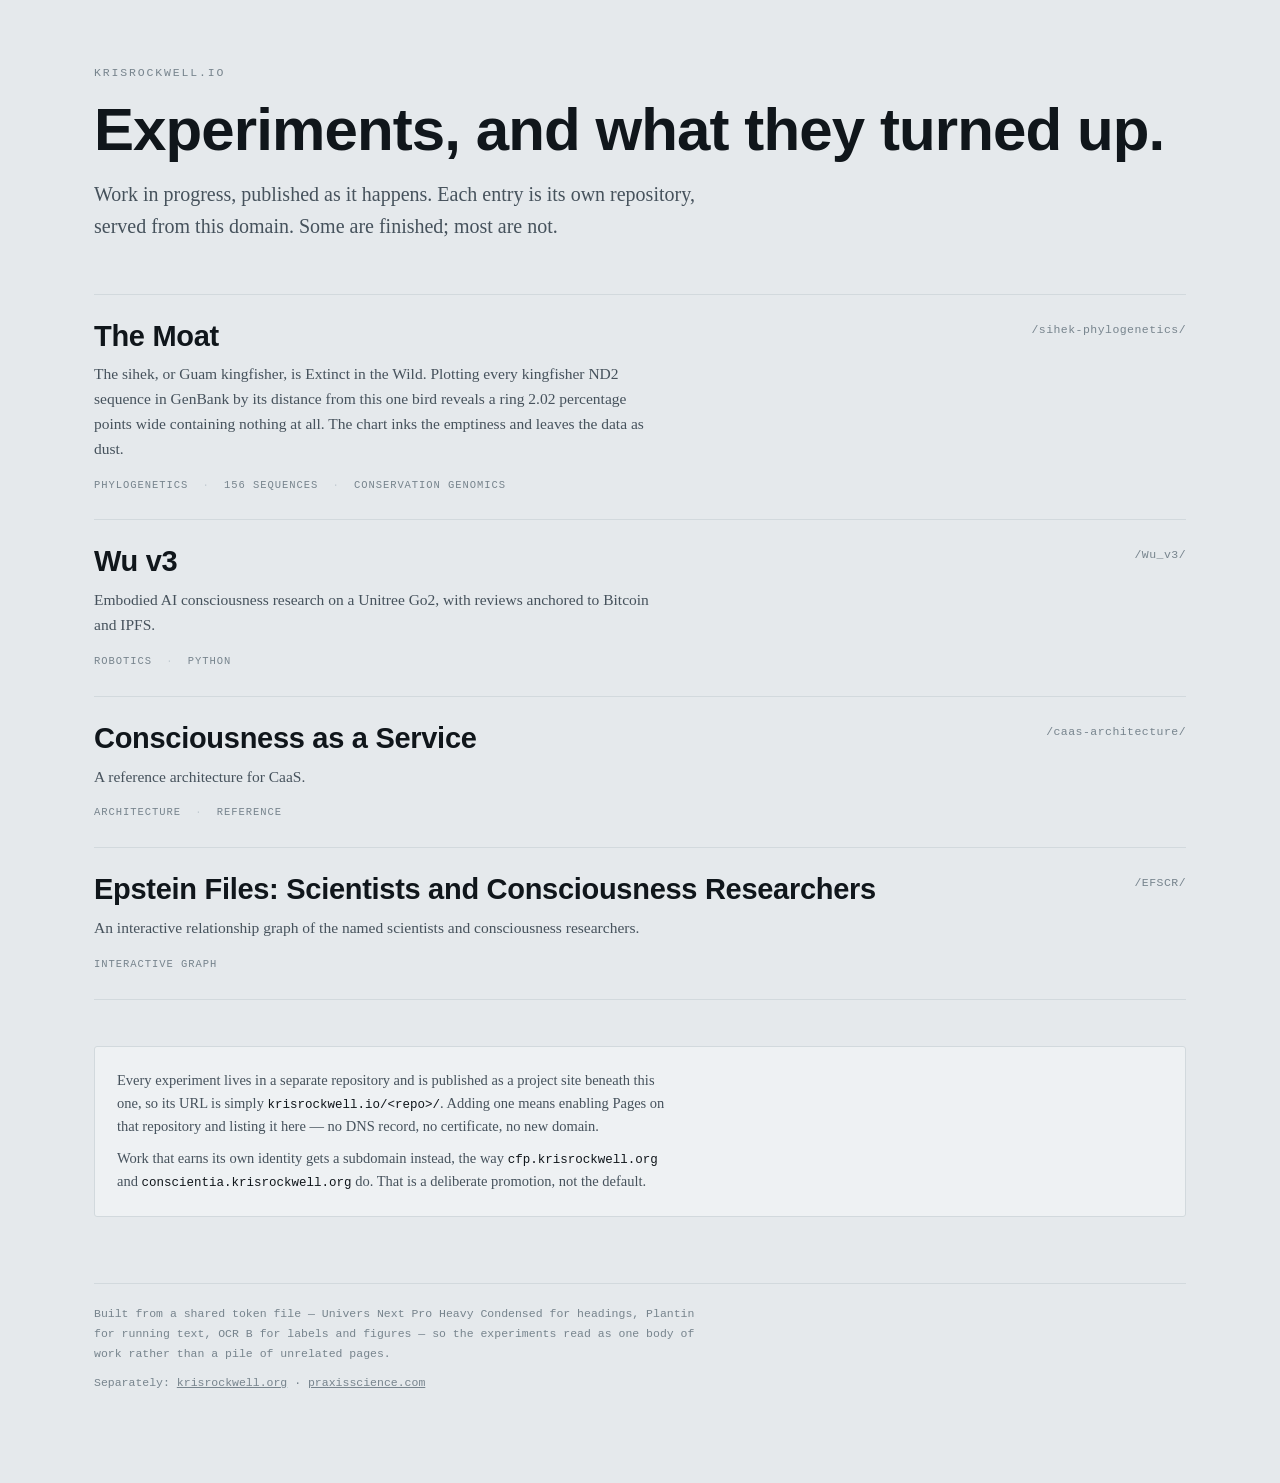
==== index.html @ 3e3d8434 "krisrockwell.io: experiments hub User site for hybridkris, holding the CNAME for krisrockwell.io. Wi" ====
<!doctype html>
<html lang="en">
<head>
<meta charset="utf-8">
<meta name="viewport" content="width=device-width, initial-scale=1">
<title>krisrockwell.io &mdash; experiments</title>
<meta name="description" content="Experiments and work in progress by Kris Rockwell.">
<style>
/* Shared design tokens for the sihek project pages.
   Inlined at build time into both index.html and figures/moat.html so the
   two pages cannot drift, and each stays self-contained (artifact CSP
   blocks external stylesheets). */

:root {
    color-scheme: light;
    --ground:      #eef1f3;
    --plane:       #e5e9ec;
    --ink:         #10161b;
    --ink-2:       #46525c;
    --ink-3:       #77848d;
    --hair:        #d2d9dd;
    --ring:        #c3ccd2;
    --void:        rgba(16, 22, 27, 0.055);
    --void-edge:   rgba(16, 22, 27, 0.16);
    --moat:        rgba(166, 61, 2, 0.05);
    --moat-edge:   rgba(166, 61, 2, 0.5);
    --halcyon:     #5e82da;
    --alcedo:      #0a8d83;
    --ceryle:      #7c3b77;
    --outgroup:    #6f7378;
    --sihek:       #a63d02;
    --chip:        rgba(238, 241, 243, 0.9);

    /* Headings -- Univers Next Pro (Monotype, commercial). Fallbacks follow the
       neo-grotesque line: earlier Univers releases, then Helvetica Neue. */
    --display: "Univers Next Pro", "Univers LT Pro", "Univers LT Std",
               Univers, "Helvetica Neue", Helvetica, Arial, sans-serif;

    /* Headings take the Heavy Condensed cut. Named explicitly first, in the
       variants Monotype ships it under, so a single-style install is found;
       the font-weight/font-stretch pair below picks the same cut when the full
       family is installed instead. Falls through to --display. */
    --display-heavy: "Univers Next Pro Heavy Cond", "UniversNextPro-HeavyCond",
                     "Univers Next Pro Heavy Condensed", "Univers Next Pro Cond",
                     "Univers LT Pro 67 Bold Condensed", "HelveticaNeue-CondensedBlack",
                     var(--display);

    /* Body -- Plantin (Monotype, commercial). Times was drawn with Plantin as its
       model, so the Times line is a principled fallback rather than a lazy one;
       PT Serif is listed first because its large x-height, modest contrast and
       sturdy wedge serifs are closer to Plantin's colour on screen. */
    --body: Plantin, "Plantin MT Pro", "Plantin MT Std", "Plantin Std",
            "PT Serif", "Times New Roman", Times, serif;

    /* Labels, numbers, code -- OCR B (Monotype, commercial). Nothing on a stock
       system resembles it, so the fallback is simply the best available mono. */
    --util: "OCR B", "OCR-B", "OCRB", "OCR B Std", "OCRB Medium",
            ui-monospace, "SF Mono", SFMono-Regular, Menlo, Consolas, monospace;
  }
  @media (prefers-color-scheme: dark) {
    :root:where(:not([data-theme="light"])) {
      color-scheme: dark;
      --ground:    #0b1014;  --plane:     #070b0e;
      --ink:       #eef3f6;  --ink-2:     #9dabb4;  --ink-3: #6d7a83;
      --hair:      #1e262c;  --ring:      #2a343b;
      --void:      rgba(238, 243, 246, 0.05);
      --void-edge: rgba(238, 243, 246, 0.15);
      --moat:      rgba(214, 96, 30, 0.07);
      --moat-edge: rgba(214, 96, 30, 0.62);
      --halcyon:   #5b7ed7;  --alcedo:    #32a398;
      --ceryle:    #92508c;  --outgroup:  #8b9096;  --sihek: #b44200;
      --chip:      rgba(11, 16, 20, 0.9);
    }
  }
  :root[data-theme="dark"] {
    color-scheme: dark;
    --ground:    #0b1014;  --plane:     #070b0e;
    --ink:       #eef3f6;  --ink-2:     #9dabb4;  --ink-3: #6d7a83;
    --hair:      #1e262c;  --ring:      #2a343b;
    --void:      rgba(238, 243, 246, 0.05);
    --void-edge: rgba(238, 243, 246, 0.15);
    --moat:      rgba(214, 96, 30, 0.07);
    --moat-edge: rgba(214, 96, 30, 0.62);
    --halcyon:   #5b7ed7;  --alcedo:    #32a398;
    --ceryle:    #92508c;  --outgroup:  #8b9096;  --sihek: #b44200;
    --chip:      rgba(11, 16, 20, 0.9);
  }

  * { box-sizing: border-box; }
  body {
    margin: 0; background: var(--plane); color: var(--ink);
    font-family: var(--body); font-size: 17px; line-height: 1.6;
    -webkit-font-smoothing: antialiased;
  }
  .wrap { max-width: 1180px; margin: 0 auto; padding: clamp(26px, 5vw, 68px) clamp(18px, 4vw, 44px) 90px; }

  header { display: flex; flex-direction: column; gap: 17px; margin-bottom: clamp(28px, 5vw, 52px); }
  .eyebrow {
    font-family: var(--util); font-size: 11.5px; letter-spacing: 0.16em;
    text-transform: uppercase; color: var(--ink-3); margin: 0;
  }
  h1 {
    font-family: var(--display-heavy); font-weight: 800; font-stretch: condensed;
    font-size: clamp(33px, 5.6vw, 60px); line-height: 1.02;
    letter-spacing: -0.015em; margin: 0; text-wrap: balance;
  }
  h1 em { font-style: italic; color: var(--sihek); }
  .standfirst { max-width: 62ch; margin: 0; font-size: clamp(17px, 2vw, 20px); color: var(--ink-2); }

  .stats {
    display: grid; grid-template-columns: repeat(auto-fit, minmax(140px, 1fr));
    gap: 1px; background: var(--hair); border: 1px solid var(--hair); margin: 24px 0 0;
  }
  .stat { background: var(--ground); padding: 15px 16px; }
  .stat .v { font-family: var(--display); font-size: 27px; font-weight: 500; letter-spacing: -0.015em; line-height: 1.1; }
  .stat .v .u { font-size: 14px; color: var(--ink-3); font-weight: 400; }
  .stat .k {
    font-family: var(--util); font-size: 10.5px; letter-spacing: 0.09em;
    text-transform: uppercase; color: var(--ink-3); margin-top: 6px;
  }

  .grid2 {
    display: grid; grid-template-columns: repeat(auto-fit, minmax(270px, 1fr));
    gap: clamp(20px, 3vw, 40px); margin-top: clamp(36px, 5vw, 58px);
  }
  h2 {
    font-family: var(--util); font-size: 11.5px; font-weight: 500; letter-spacing: 0.16em;
    text-transform: uppercase; color: var(--ink-3); margin: 0 0 12px;
    padding-bottom: 9px; border-bottom: 1px solid var(--hair);
  }
  section p { margin: 0 0 13px; font-size: 15.5px; color: var(--ink-2); }
  section p:last-child { margin-bottom: 0; }
  em.tx { font-style: italic; }
  strong { font-weight: 600; color: var(--ink); }

  footer { margin-top: clamp(38px, 6vw, 66px); padding-top: 20px; border-top: 1px solid var(--hair); }
  footer p {
    font-family: var(--util); font-size: 11.5px; line-height: 1.75;
    color: var(--ink-3); margin: 0 0 9px; max-width: 90ch;
  }
  footer p:last-child { margin-bottom: 0; }
  .sr-only { position: absolute; width: 1px; height: 1px; overflow: hidden; clip: rect(0 0 0 0); }

  @media (prefers-reduced-motion: reduce) { * { transition: none !important; } }


  /* ---- hub-only layout, built on the shared tokens above ------------------ */
  a { color: inherit; }

  .entries { border-top: 1px solid var(--hair); margin-top: clamp(28px, 4vw, 44px); }
  .entry {
    display: block; text-decoration: none; padding: clamp(18px, 2.6vw, 26px) 0;
    border-bottom: 1px solid var(--hair);
    display: grid; grid-template-columns: 1fr auto; gap: 6px clamp(20px, 4vw, 48px);
    align-items: baseline; transition: background .15s;
  }
  .entry:hover, .entry:focus-visible {
    background: var(--ground); outline: none;
    box-shadow: -14px 0 0 var(--ground), 14px 0 0 var(--ground);
  }
  .entry h2 {
    font-family: var(--display-heavy); font-weight: 800; font-stretch: condensed;
    font-size: clamp(21px, 2.8vw, 29px); line-height: 1.1; letter-spacing: -0.01em;
    text-transform: none; color: var(--ink); margin: 0; padding: 0; border: 0;
    grid-column: 1; align-self: center;
  }
  .entry:hover h2 { color: var(--sihek); }
  .entry .path {
    grid-column: 2; grid-row: 1; font-family: var(--util); font-size: 11.5px;
    color: var(--ink-3); letter-spacing: 0.04em; white-space: nowrap;
  }
  .entry p {
    grid-column: 1 / -1; margin: 4px 0 0; font-size: 15.5px;
    color: var(--ink-2); max-width: 74ch;
  }
  .entry .meta {
    grid-column: 1 / -1; margin-top: 9px; font-family: var(--util);
    font-size: 10.5px; letter-spacing: 0.09em; text-transform: uppercase;
    color: var(--ink-3);
  }
  .entry .meta .dot { color: var(--ring); margin: 0 7px; }

  .note {
    margin-top: clamp(30px, 4vw, 46px); padding: clamp(16px, 2.4vw, 22px);
    background: var(--ground); border: 1px solid var(--hair); border-radius: 3px;
  }
  .note p { margin: 0; font-size: 14.5px; color: var(--ink-2); max-width: 76ch; }
  .note p + p { margin-top: 9px; }
  code { font-family: var(--util); font-size: 12.5px; color: var(--ink); }
</style>
</head>
<body>
<div class="wrap">
  <header>
    <p class="eyebrow">krisrockwell.io</p>
    <h1>Experiments, and what they turned up.</h1>
    <p class="standfirst">
      Work in progress, published as it happens. Each entry is its own repository,
      served from this domain. Some are finished; most are not.
    </p>
  </header>

  <div class="entries"><a class="entry" href="/sihek-phylogenetics/"><h2>The Moat</h2><span class="path">/sihek-phylogenetics/</span><p>The sihek, or Guam kingfisher, is Extinct in the Wild. Plotting every kingfisher ND2 sequence in GenBank by its distance from this one bird reveals a ring 2.02 percentage points wide containing nothing at all. The chart inks the emptiness and leaves the data as dust.</p><span class="meta">Phylogenetics <span class="dot">&middot;</span> 156 sequences <span class="dot">&middot;</span> Conservation genomics</span></a>
<a class="entry" href="/Wu_v3/"><h2>Wu v3</h2><span class="path">/Wu_v3/</span><p>Embodied AI consciousness research on a Unitree Go2, with reviews anchored to Bitcoin and IPFS.</p><span class="meta">Robotics <span class="dot">&middot;</span> Python</span></a>
<a class="entry" href="/caas-architecture/"><h2>Consciousness as a Service</h2><span class="path">/caas-architecture/</span><p>A reference architecture for CaaS.</p><span class="meta">Architecture <span class="dot">&middot;</span> Reference</span></a>
<a class="entry" href="/EFSCR/"><h2>Epstein Files: Scientists and Consciousness Researchers</h2><span class="path">/EFSCR/</span><p>An interactive relationship graph of the named scientists and consciousness researchers.</p><span class="meta">Interactive graph</span></a></div>

  <div class="note">
    <p>
      Every experiment lives in a separate repository and is published as a project
      site beneath this one, so its URL is simply <code>krisrockwell.io/&lt;repo&gt;/</code>.
      Adding one means enabling Pages on that repository and listing it here &mdash;
      no DNS record, no certificate, no new domain.
    </p>
    <p>
      Work that earns its own identity gets a subdomain instead, the way
      <code>cfp.krisrockwell.org</code> and <code>conscientia.krisrockwell.org</code> do.
      That is a deliberate promotion, not the default.
    </p>
  </div>

  <footer>
    <p>
      Built from a shared token file &mdash; Univers Next Pro Heavy Condensed for
      headings, Plantin for running text, OCR B for labels and figures &mdash; so the
      experiments read as one body of work rather than a pile of unrelated pages.
    </p>
    <p>
      Separately: <a href="https://krisrockwell.org/">krisrockwell.org</a> &middot;
      <a href="https://www.praxisscience.com/">praxisscience.com</a>
    </p>
  </footer>
</div>
</body>
</html>
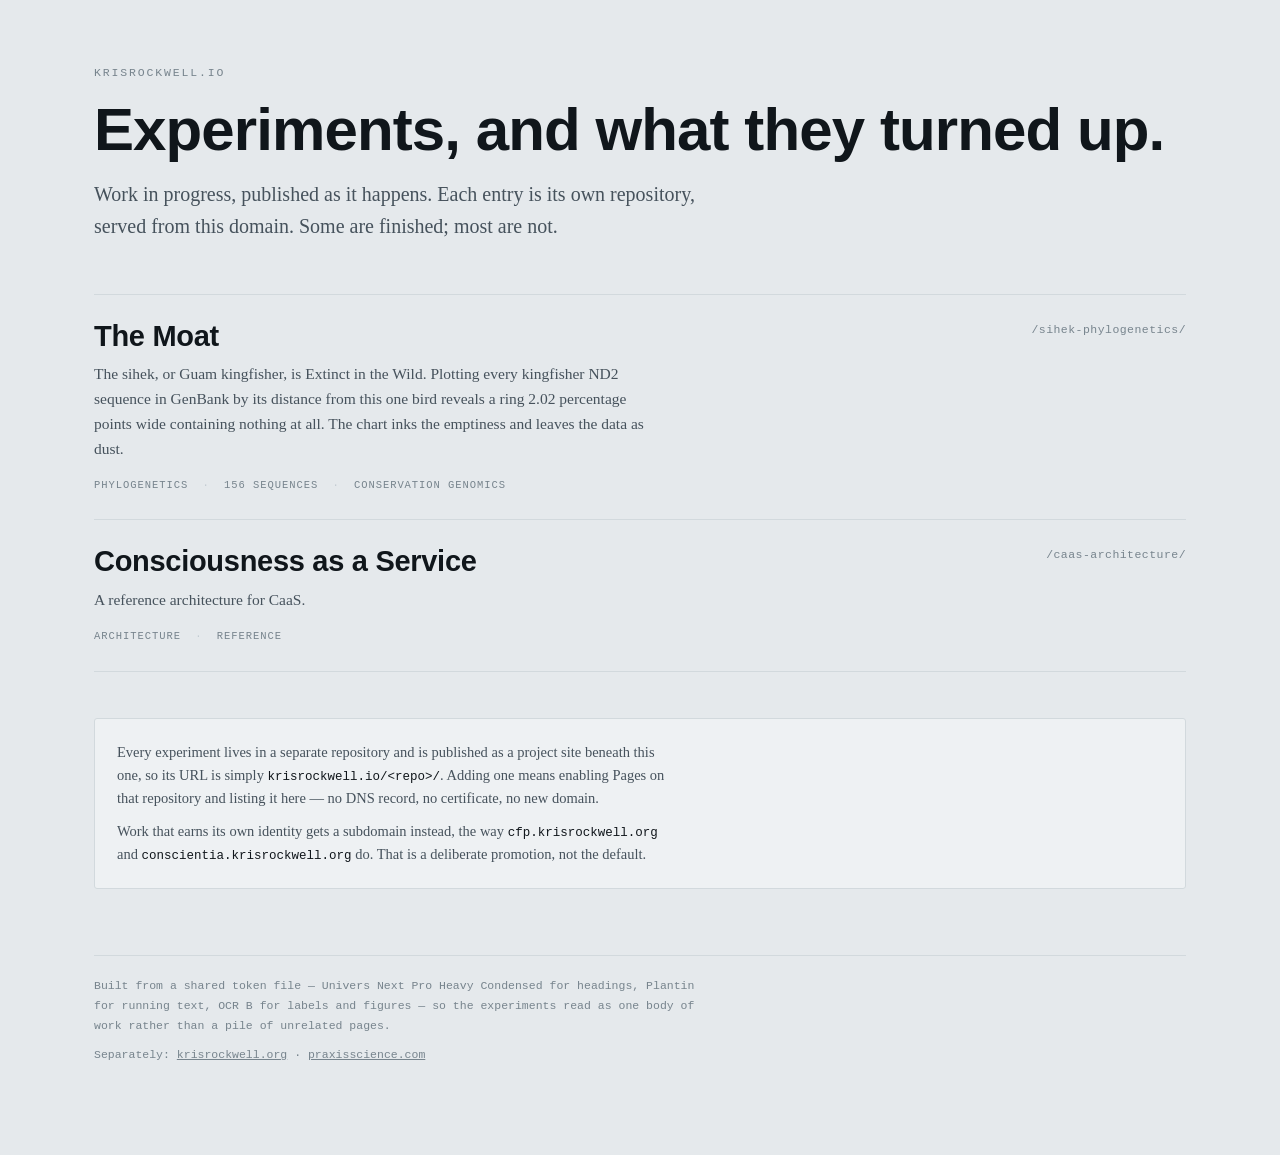
==== commit 5834cfe0: "Remove EFSCR and Wu v3 from the hub listing Both repos still have Pages enabled, so they remain reac" ====
--- a/index.html
+++ b/index.html
@@ -201,9 +201,7 @@
   </header>
 
   <div class="entries"><a class="entry" href="/sihek-phylogenetics/"><h2>The Moat</h2><span class="path">/sihek-phylogenetics/</span><p>The sihek, or Guam kingfisher, is Extinct in the Wild. Plotting every kingfisher ND2 sequence in GenBank by its distance from this one bird reveals a ring 2.02 percentage points wide containing nothing at all. The chart inks the emptiness and leaves the data as dust.</p><span class="meta">Phylogenetics <span class="dot">&middot;</span> 156 sequences <span class="dot">&middot;</span> Conservation genomics</span></a>
-<a class="entry" href="/Wu_v3/"><h2>Wu v3</h2><span class="path">/Wu_v3/</span><p>Embodied AI consciousness research on a Unitree Go2, with reviews anchored to Bitcoin and IPFS.</p><span class="meta">Robotics <span class="dot">&middot;</span> Python</span></a>
-<a class="entry" href="/caas-architecture/"><h2>Consciousness as a Service</h2><span class="path">/caas-architecture/</span><p>A reference architecture for CaaS.</p><span class="meta">Architecture <span class="dot">&middot;</span> Reference</span></a>
-<a class="entry" href="/EFSCR/"><h2>Epstein Files: Scientists and Consciousness Researchers</h2><span class="path">/EFSCR/</span><p>An interactive relationship graph of the named scientists and consciousness researchers.</p><span class="meta">Interactive graph</span></a></div>
+<a class="entry" href="/caas-architecture/"><h2>Consciousness as a Service</h2><span class="path">/caas-architecture/</span><p>A reference architecture for CaaS.</p><span class="meta">Architecture <span class="dot">&middot;</span> Reference</span></a></div>
 
   <div class="note">
     <p>
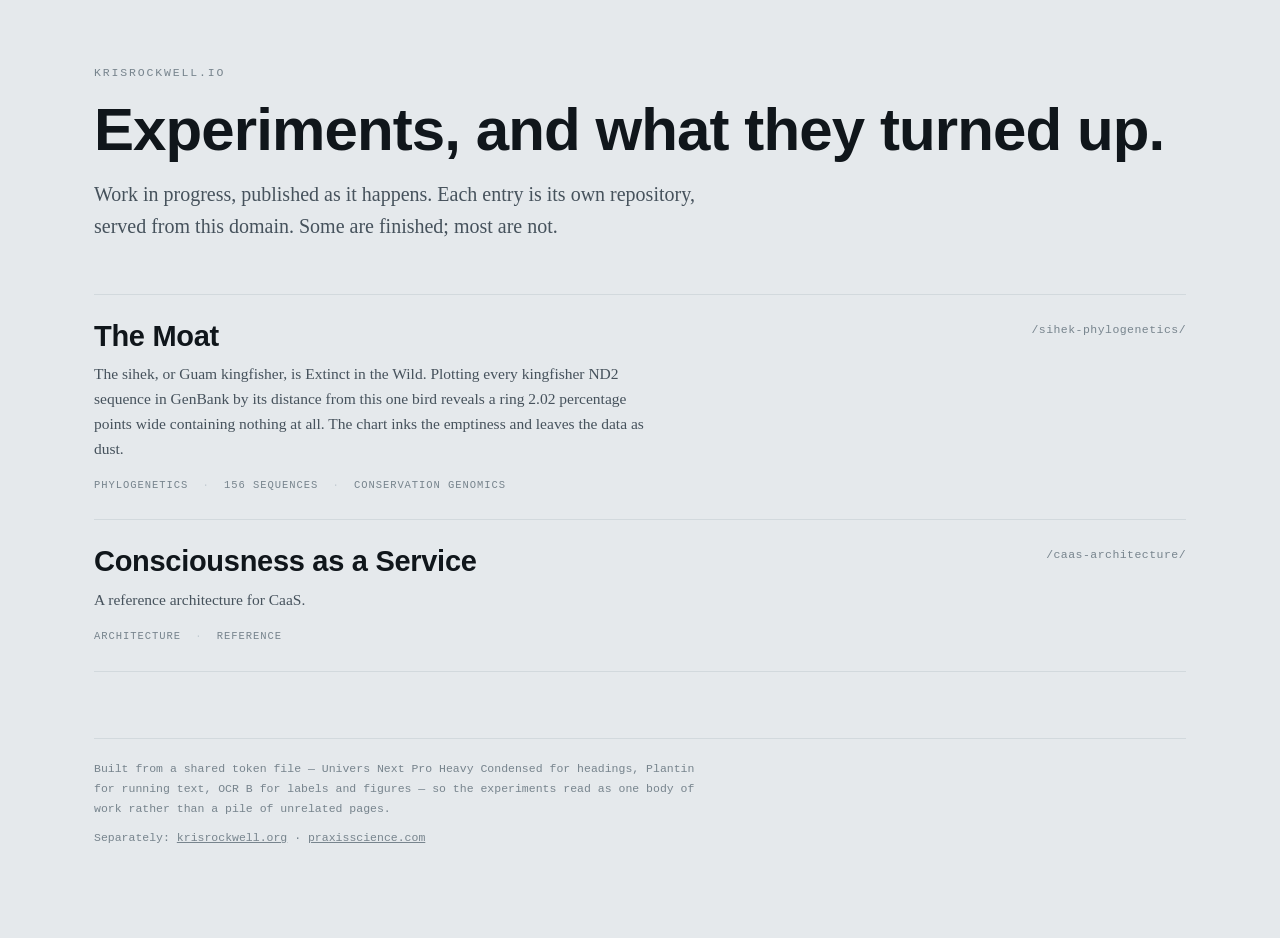
==== commit c60b50be: "Remove the how-it-works note from the hub The two paragraphs explaining project-site URLs and subdom" ====
--- a/index.html
+++ b/index.html
@@ -180,12 +180,6 @@
   }
   .entry .meta .dot { color: var(--ring); margin: 0 7px; }
 
-  .note {
-    margin-top: clamp(30px, 4vw, 46px); padding: clamp(16px, 2.4vw, 22px);
-    background: var(--ground); border: 1px solid var(--hair); border-radius: 3px;
-  }
-  .note p { margin: 0; font-size: 14.5px; color: var(--ink-2); max-width: 76ch; }
-  .note p + p { margin-top: 9px; }
   code { font-family: var(--util); font-size: 12.5px; color: var(--ink); }
 </style>
 </head>
@@ -203,19 +197,6 @@
   <div class="entries"><a class="entry" href="/sihek-phylogenetics/"><h2>The Moat</h2><span class="path">/sihek-phylogenetics/</span><p>The sihek, or Guam kingfisher, is Extinct in the Wild. Plotting every kingfisher ND2 sequence in GenBank by its distance from this one bird reveals a ring 2.02 percentage points wide containing nothing at all. The chart inks the emptiness and leaves the data as dust.</p><span class="meta">Phylogenetics <span class="dot">&middot;</span> 156 sequences <span class="dot">&middot;</span> Conservation genomics</span></a>
 <a class="entry" href="/caas-architecture/"><h2>Consciousness as a Service</h2><span class="path">/caas-architecture/</span><p>A reference architecture for CaaS.</p><span class="meta">Architecture <span class="dot">&middot;</span> Reference</span></a></div>
 
-  <div class="note">
-    <p>
-      Every experiment lives in a separate repository and is published as a project
-      site beneath this one, so its URL is simply <code>krisrockwell.io/&lt;repo&gt;/</code>.
-      Adding one means enabling Pages on that repository and listing it here &mdash;
-      no DNS record, no certificate, no new domain.
-    </p>
-    <p>
-      Work that earns its own identity gets a subdomain instead, the way
-      <code>cfp.krisrockwell.org</code> and <code>conscientia.krisrockwell.org</code> do.
-      That is a deliberate promotion, not the default.
-    </p>
-  </div>
 
   <footer>
     <p>
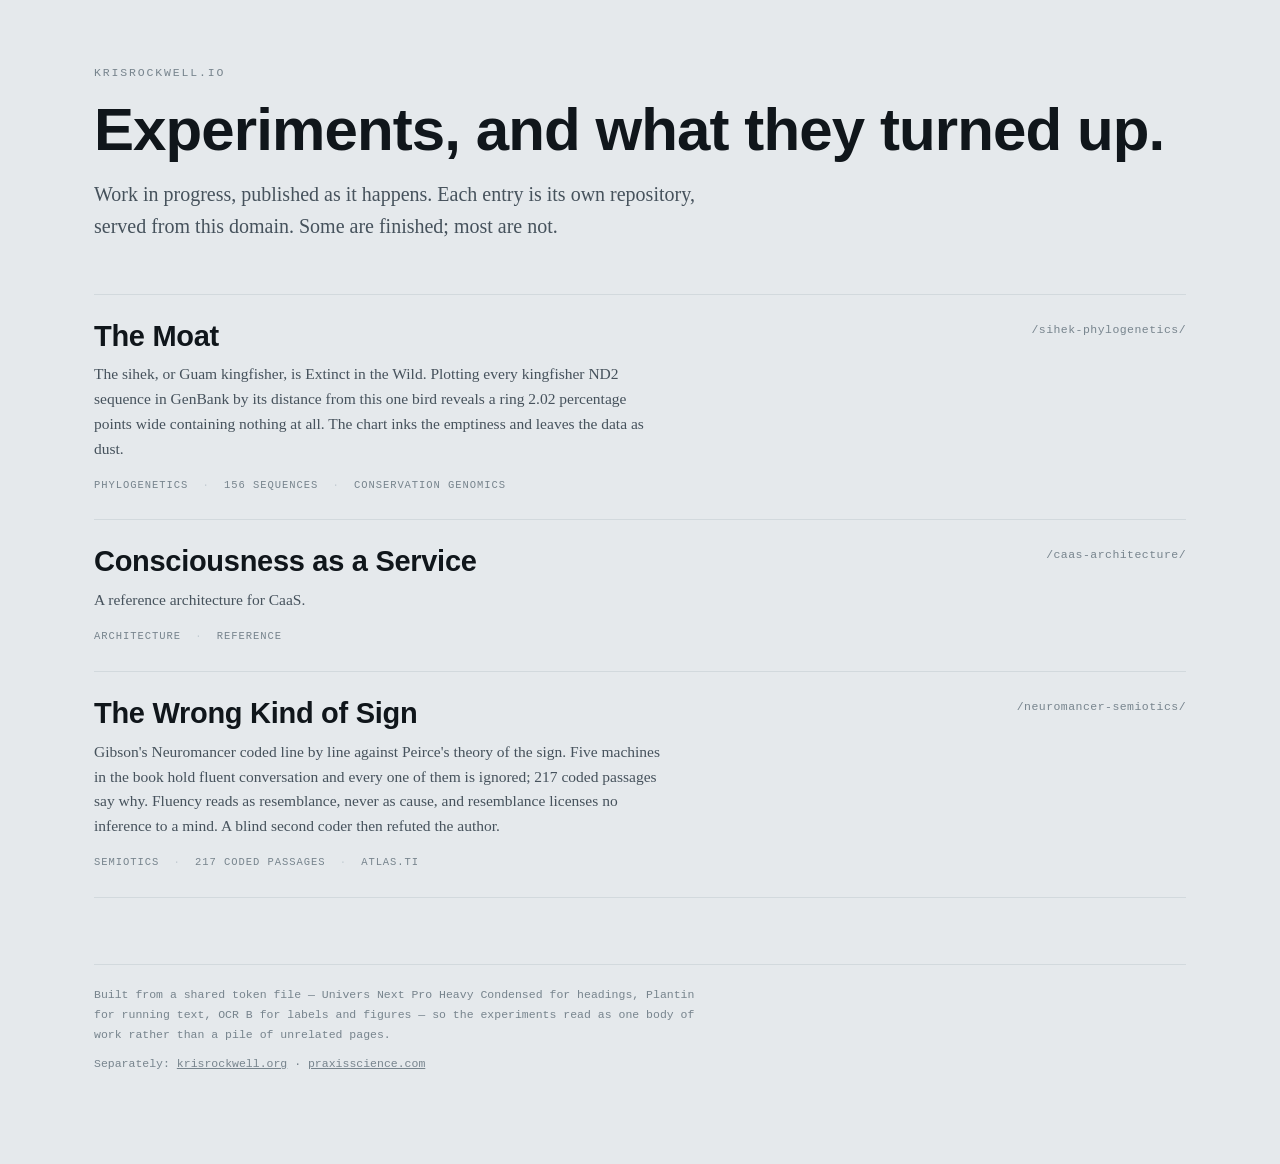
==== commit 5bb51798: "Add neuromancer-semiotics entry to the hub The Wrong Kind of Sign — Neuromancer coded against Peirce" ====
--- a/index.html
+++ b/index.html
@@ -195,7 +195,8 @@
   </header>
 
   <div class="entries"><a class="entry" href="/sihek-phylogenetics/"><h2>The Moat</h2><span class="path">/sihek-phylogenetics/</span><p>The sihek, or Guam kingfisher, is Extinct in the Wild. Plotting every kingfisher ND2 sequence in GenBank by its distance from this one bird reveals a ring 2.02 percentage points wide containing nothing at all. The chart inks the emptiness and leaves the data as dust.</p><span class="meta">Phylogenetics <span class="dot">&middot;</span> 156 sequences <span class="dot">&middot;</span> Conservation genomics</span></a>
-<a class="entry" href="/caas-architecture/"><h2>Consciousness as a Service</h2><span class="path">/caas-architecture/</span><p>A reference architecture for CaaS.</p><span class="meta">Architecture <span class="dot">&middot;</span> Reference</span></a></div>
+<a class="entry" href="/caas-architecture/"><h2>Consciousness as a Service</h2><span class="path">/caas-architecture/</span><p>A reference architecture for CaaS.</p><span class="meta">Architecture <span class="dot">&middot;</span> Reference</span></a>
+<a class="entry" href="/neuromancer-semiotics/"><h2>The Wrong Kind of Sign</h2><span class="path">/neuromancer-semiotics/</span><p>Gibson&#x27;s Neuromancer coded line by line against Peirce&#x27;s theory of the sign. Five machines in the book hold fluent conversation and every one of them is ignored; 217 coded passages say why. Fluency reads as resemblance, never as cause, and resemblance licenses no inference to a mind. A blind second coder then refuted the author.</p><span class="meta">Semiotics <span class="dot">&middot;</span> 217 coded passages <span class="dot">&middot;</span> ATLAS.ti</span></a></div>
 
 
   <footer>
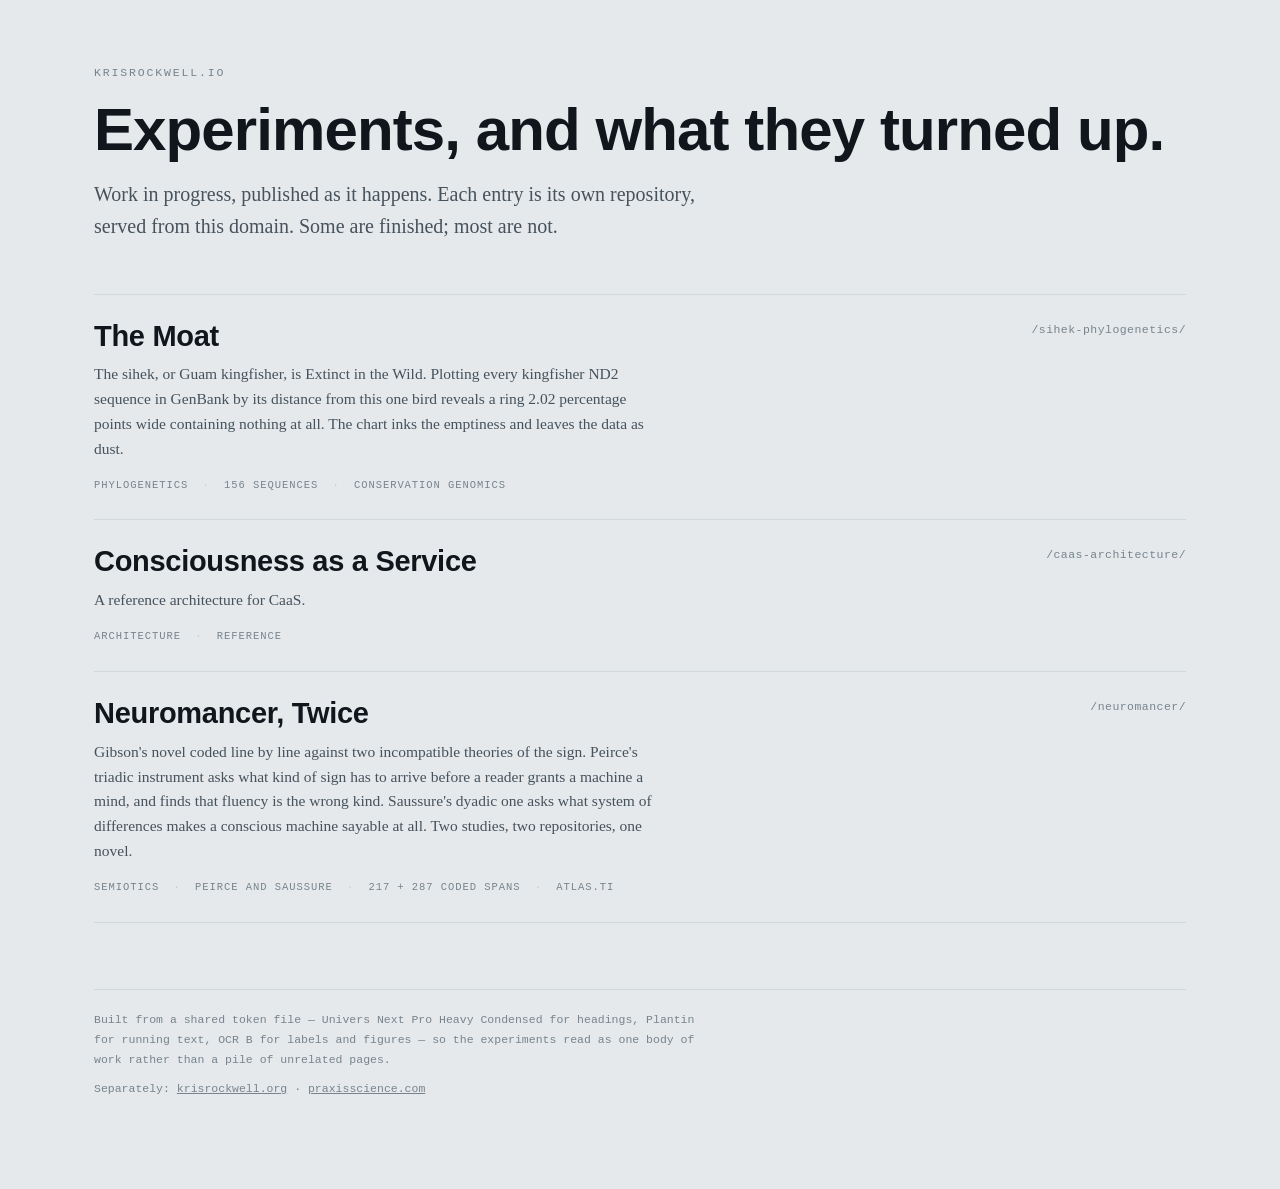
==== commit 11d57b2d: "Replace the Peirce entry with the Neuromancer section The hub now points at /neuromancer/, which off" ====
--- a/index.html
+++ b/index.html
@@ -196,7 +196,7 @@
 
   <div class="entries"><a class="entry" href="/sihek-phylogenetics/"><h2>The Moat</h2><span class="path">/sihek-phylogenetics/</span><p>The sihek, or Guam kingfisher, is Extinct in the Wild. Plotting every kingfisher ND2 sequence in GenBank by its distance from this one bird reveals a ring 2.02 percentage points wide containing nothing at all. The chart inks the emptiness and leaves the data as dust.</p><span class="meta">Phylogenetics <span class="dot">&middot;</span> 156 sequences <span class="dot">&middot;</span> Conservation genomics</span></a>
 <a class="entry" href="/caas-architecture/"><h2>Consciousness as a Service</h2><span class="path">/caas-architecture/</span><p>A reference architecture for CaaS.</p><span class="meta">Architecture <span class="dot">&middot;</span> Reference</span></a>
-<a class="entry" href="/neuromancer-semiotics/"><h2>The Wrong Kind of Sign</h2><span class="path">/neuromancer-semiotics/</span><p>Gibson&#x27;s Neuromancer coded line by line against Peirce&#x27;s theory of the sign. Five machines in the book hold fluent conversation and every one of them is ignored; 217 coded passages say why. Fluency reads as resemblance, never as cause, and resemblance licenses no inference to a mind. A blind second coder then refuted the author.</p><span class="meta">Semiotics <span class="dot">&middot;</span> 217 coded passages <span class="dot">&middot;</span> ATLAS.ti</span></a></div>
+<a class="entry" href="/neuromancer/"><h2>Neuromancer, Twice</h2><span class="path">/neuromancer/</span><p>Gibson&#x27;s novel coded line by line against two incompatible theories of the sign. Peirce&#x27;s triadic instrument asks what kind of sign has to arrive before a reader grants a machine a mind, and finds that fluency is the wrong kind. Saussure&#x27;s dyadic one asks what system of differences makes a conscious machine sayable at all. Two studies, two repositories, one novel.</p><span class="meta">Semiotics <span class="dot">&middot;</span> Peirce and Saussure <span class="dot">&middot;</span> 217 + 287 coded spans <span class="dot">&middot;</span> ATLAS.ti</span></a></div>
 
 
   <footer>
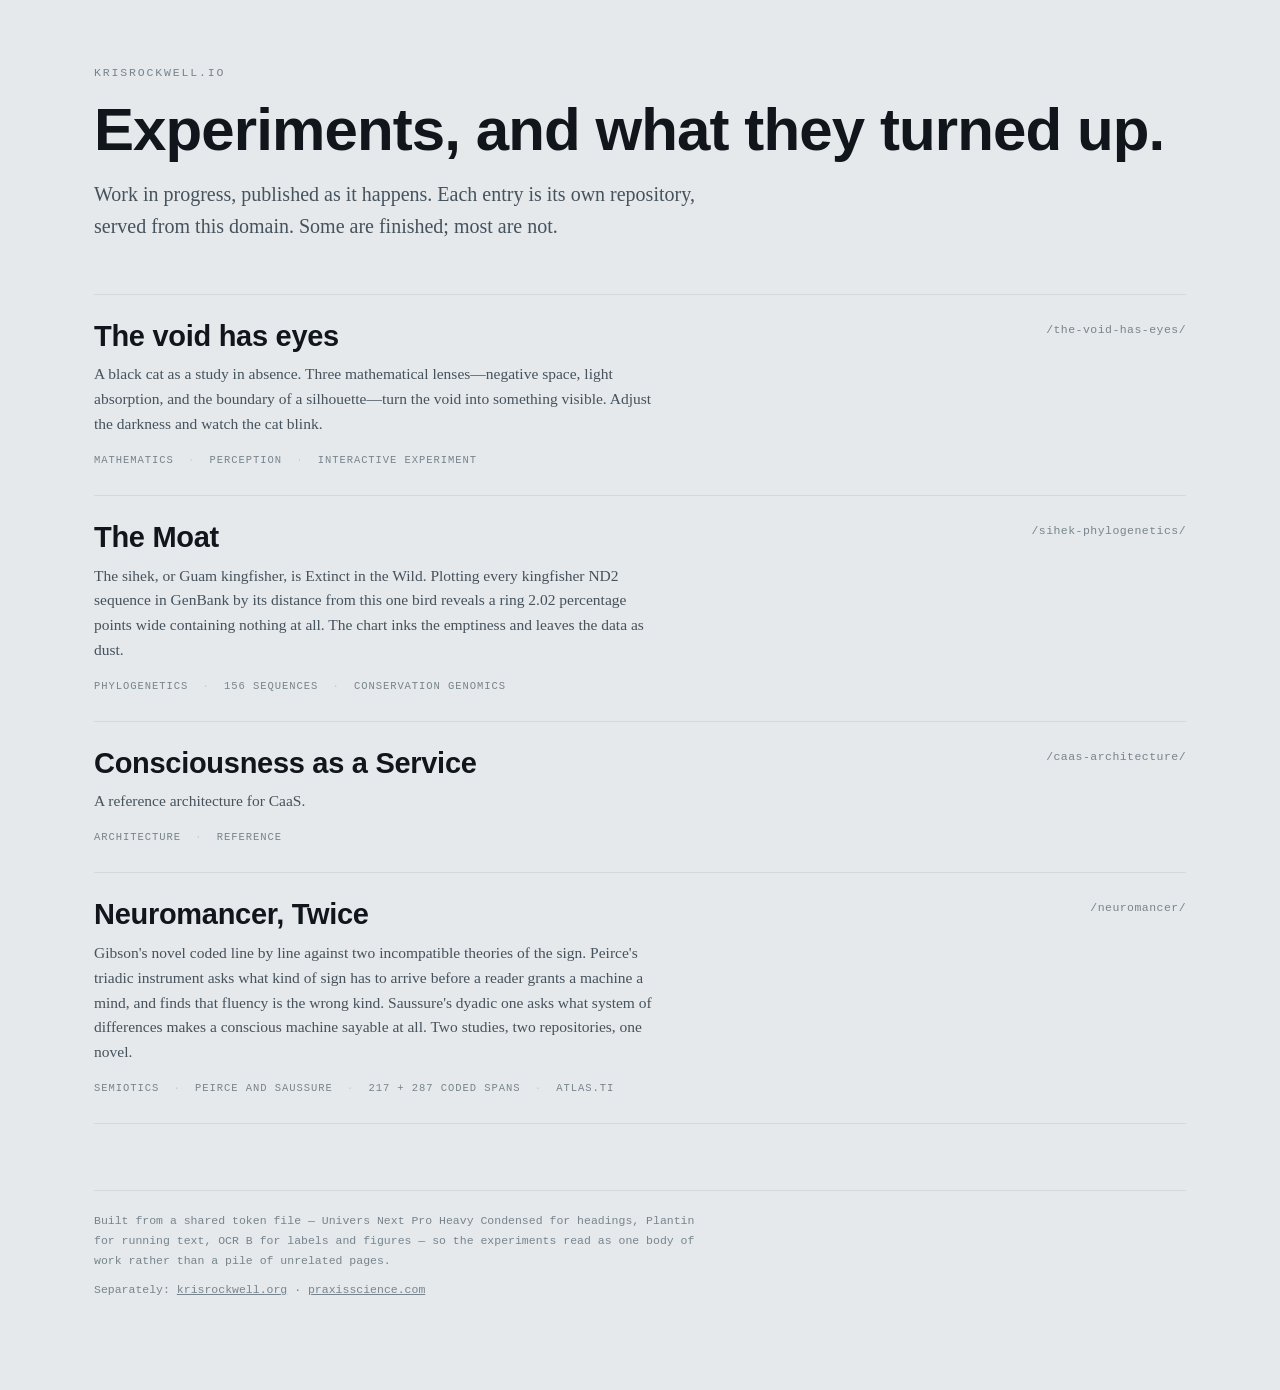
==== commit bbb78415: "Add The void has eyes to experiments hub" ====
--- a/index.html
+++ b/index.html
@@ -182,6 +182,15 @@
 
   code { font-family: var(--util); font-size: 12.5px; color: var(--ink); }
 </style>
+<!-- Google tag (gtag.js) -->
+<script async src="https://www.googletagmanager.com/gtag/js?id=G-48RJDXZTPJ"></script>
+<script>
+  window.dataLayer = window.dataLayer || [];
+  function gtag(){dataLayer.push(arguments);}
+  gtag('js', new Date());
+
+  gtag('config', 'G-48RJDXZTPJ');
+</script>
 </head>
 <body>
 <div class="wrap">
@@ -194,7 +203,8 @@
     </p>
   </header>
 
-  <div class="entries"><a class="entry" href="/sihek-phylogenetics/"><h2>The Moat</h2><span class="path">/sihek-phylogenetics/</span><p>The sihek, or Guam kingfisher, is Extinct in the Wild. Plotting every kingfisher ND2 sequence in GenBank by its distance from this one bird reveals a ring 2.02 percentage points wide containing nothing at all. The chart inks the emptiness and leaves the data as dust.</p><span class="meta">Phylogenetics <span class="dot">&middot;</span> 156 sequences <span class="dot">&middot;</span> Conservation genomics</span></a>
+  <div class="entries"><a class="entry" href="/the-void-has-eyes/"><h2>The void has eyes</h2><span class="path">/the-void-has-eyes/</span><p>A black cat as a study in absence. Three mathematical lenses&#8212;negative space, light absorption, and the boundary of a silhouette&#8212;turn the void into something visible. Adjust the darkness and watch the cat blink.</p><span class="meta">Mathematics <span class="dot">&middot;</span> Perception <span class="dot">&middot;</span> Interactive experiment</span></a>
+<a class="entry" href="/sihek-phylogenetics/"><h2>The Moat</h2><span class="path">/sihek-phylogenetics/</span><p>The sihek, or Guam kingfisher, is Extinct in the Wild. Plotting every kingfisher ND2 sequence in GenBank by its distance from this one bird reveals a ring 2.02 percentage points wide containing nothing at all. The chart inks the emptiness and leaves the data as dust.</p><span class="meta">Phylogenetics <span class="dot">&middot;</span> 156 sequences <span class="dot">&middot;</span> Conservation genomics</span></a>
 <a class="entry" href="/caas-architecture/"><h2>Consciousness as a Service</h2><span class="path">/caas-architecture/</span><p>A reference architecture for CaaS.</p><span class="meta">Architecture <span class="dot">&middot;</span> Reference</span></a>
 <a class="entry" href="/neuromancer/"><h2>Neuromancer, Twice</h2><span class="path">/neuromancer/</span><p>Gibson&#x27;s novel coded line by line against two incompatible theories of the sign. Peirce&#x27;s triadic instrument asks what kind of sign has to arrive before a reader grants a machine a mind, and finds that fluency is the wrong kind. Saussure&#x27;s dyadic one asks what system of differences makes a conscious machine sayable at all. Two studies, two repositories, one novel.</p><span class="meta">Semiotics <span class="dot">&middot;</span> Peirce and Saussure <span class="dot">&middot;</span> 217 + 287 coded spans <span class="dot">&middot;</span> ATLAS.ti</span></a></div>
 
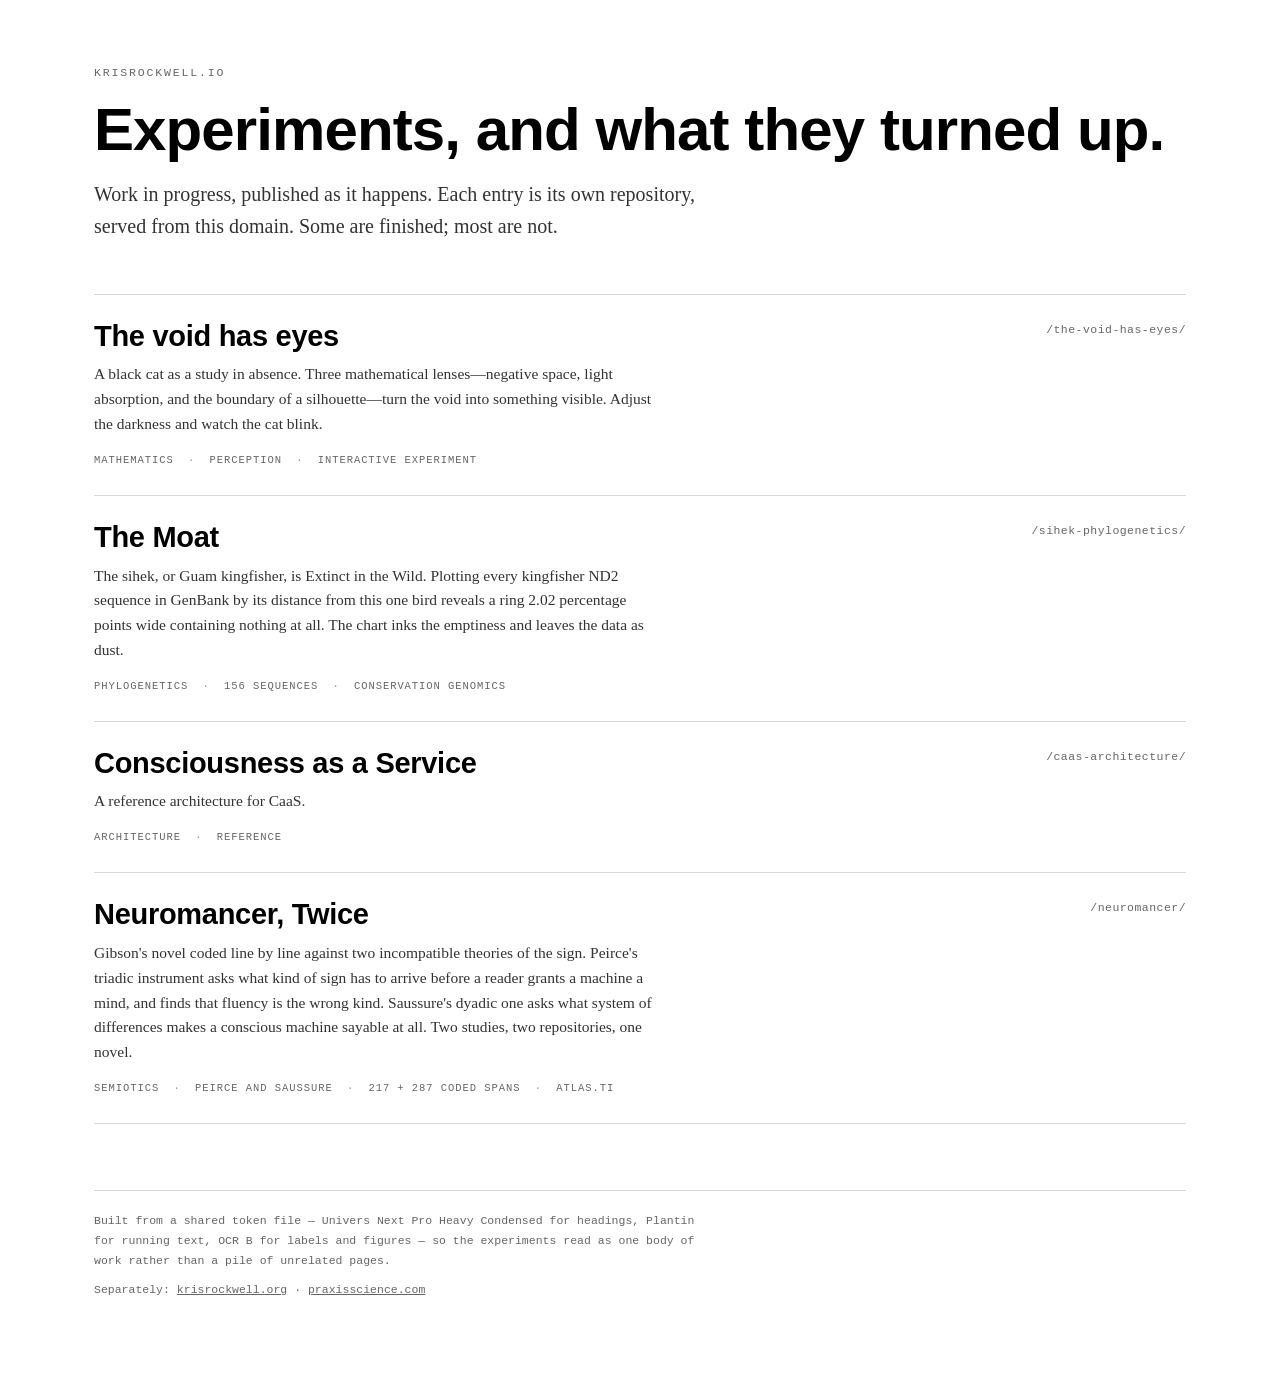
==== commit 4859eb0a: "Use a monochrome palette on the experiments homepage" ====
--- a/index.html
+++ b/index.html
@@ -144,6 +144,25 @@
   @media (prefers-reduced-motion: reduce) { * { transition: none !important; } }
 
 
+  /* Homepage monochrome palette; shared experiment tokens stay reusable. */
+  :root {
+    --ground: #f5f5f5; --plane: #ffffff;
+    --ink: #000000; --ink-2: #333333; --ink-3: #666666;
+    --hair: #d9d9d9; --ring: #999999; --sihek: #000000;
+  }
+  @media (prefers-color-scheme: dark) {
+    :root:where(:not([data-theme="light"])) {
+      --ground: #111111; --plane: #000000;
+      --ink: #ffffff; --ink-2: #cccccc; --ink-3: #aaaaaa;
+      --hair: #333333; --ring: #777777; --sihek: #ffffff;
+    }
+  }
+  :root[data-theme="dark"] {
+    --ground: #111111; --plane: #000000;
+    --ink: #ffffff; --ink-2: #cccccc; --ink-3: #aaaaaa;
+    --hair: #333333; --ring: #777777; --sihek: #ffffff;
+  }
+
   /* ---- hub-only layout, built on the shared tokens above ------------------ */
   a { color: inherit; }
 
@@ -164,7 +183,9 @@
     text-transform: none; color: var(--ink); margin: 0; padding: 0; border: 0;
     grid-column: 1; align-self: center;
   }
-  .entry:hover h2 { color: var(--sihek); }
+  .entry:hover h2, .entry:focus-visible h2 {
+    color: var(--ink); text-decoration: underline; text-underline-offset: 0.15em;
+  }
   .entry .path {
     grid-column: 2; grid-row: 1; font-family: var(--util); font-size: 11.5px;
     color: var(--ink-3); letter-spacing: 0.04em; white-space: nowrap;
